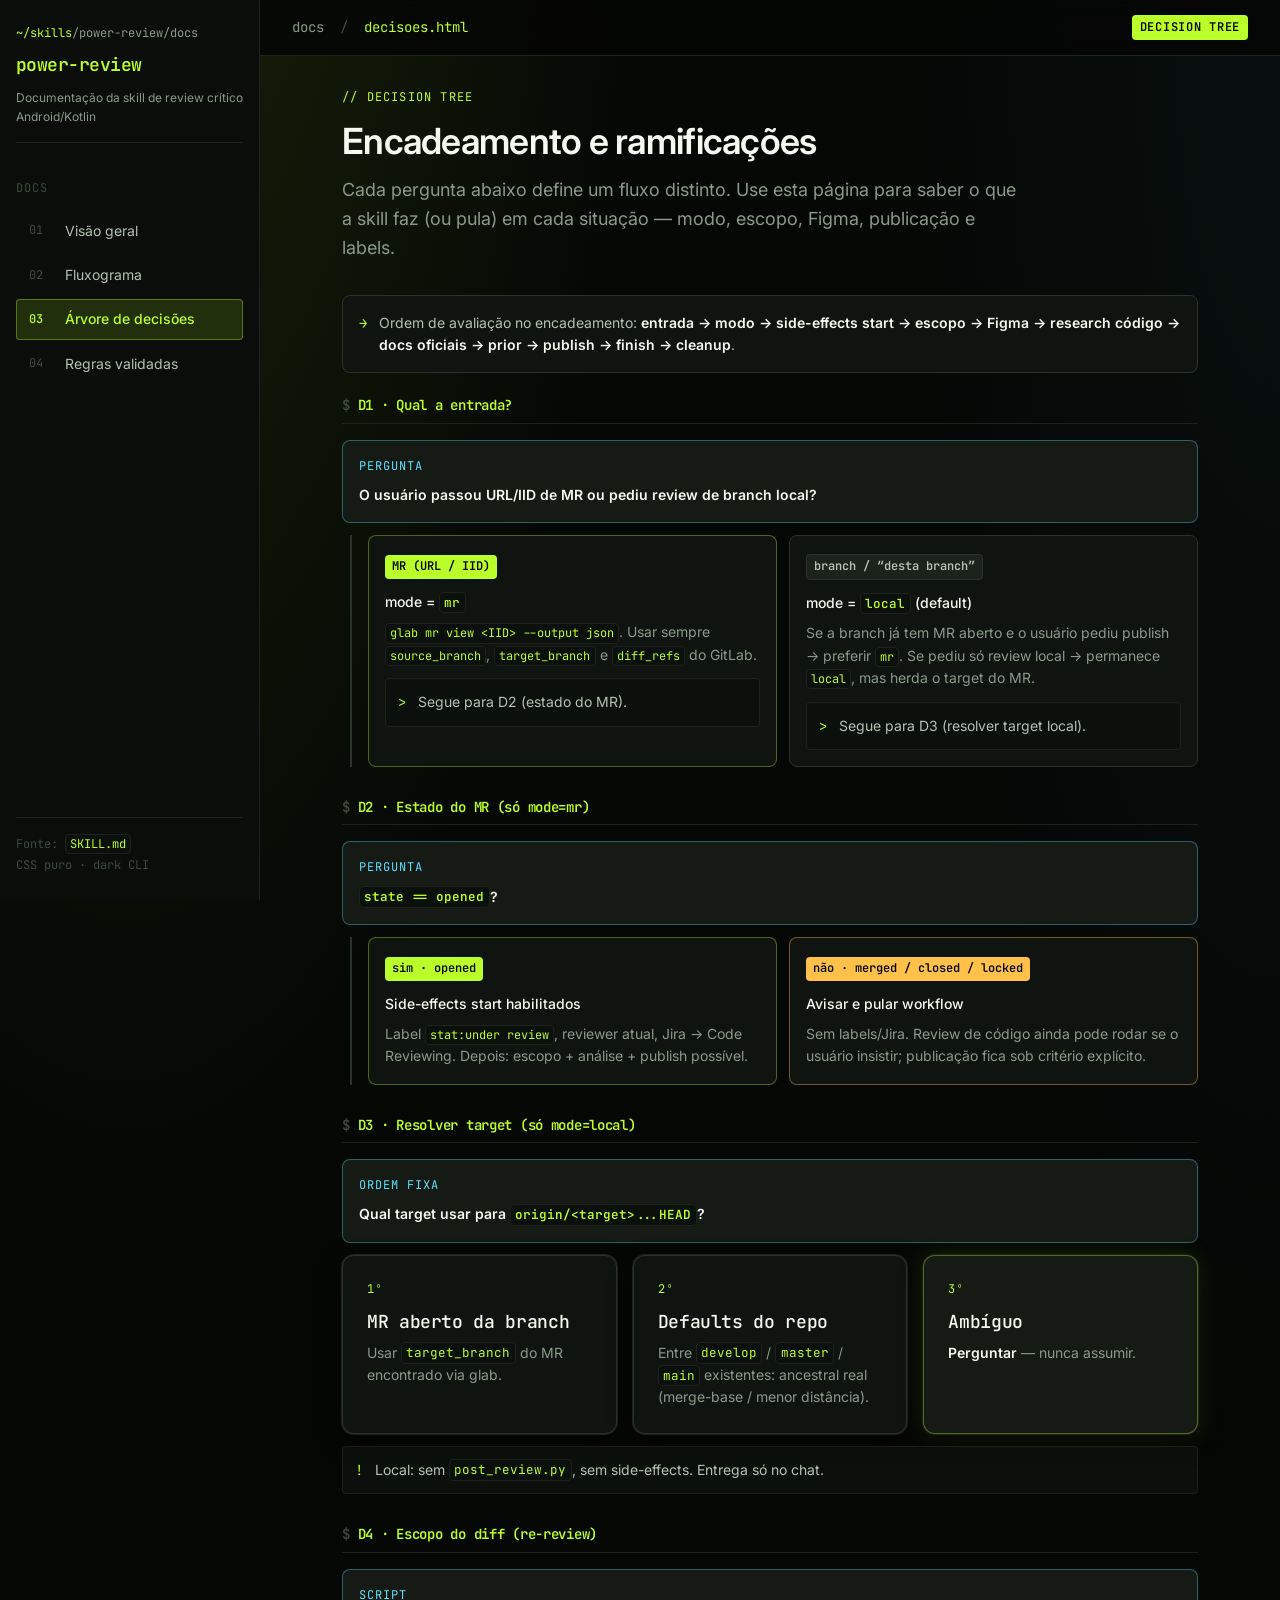
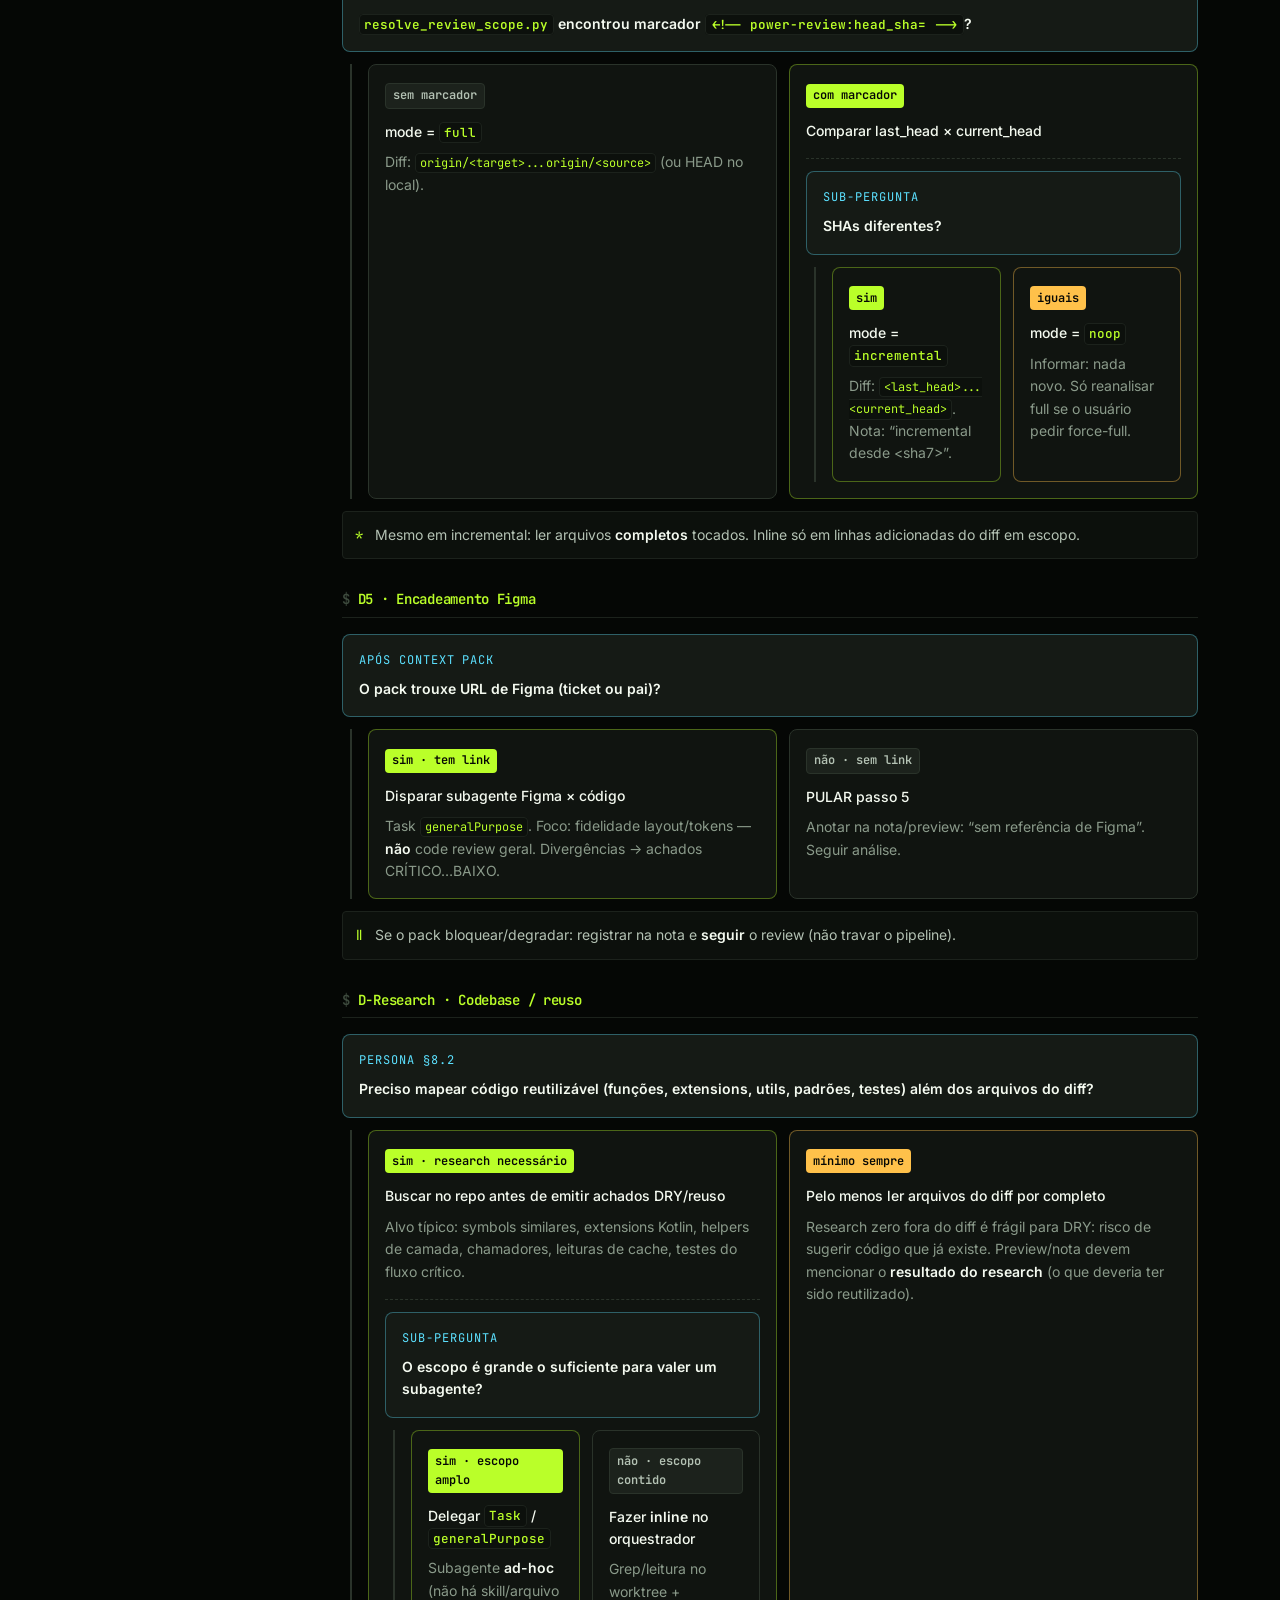
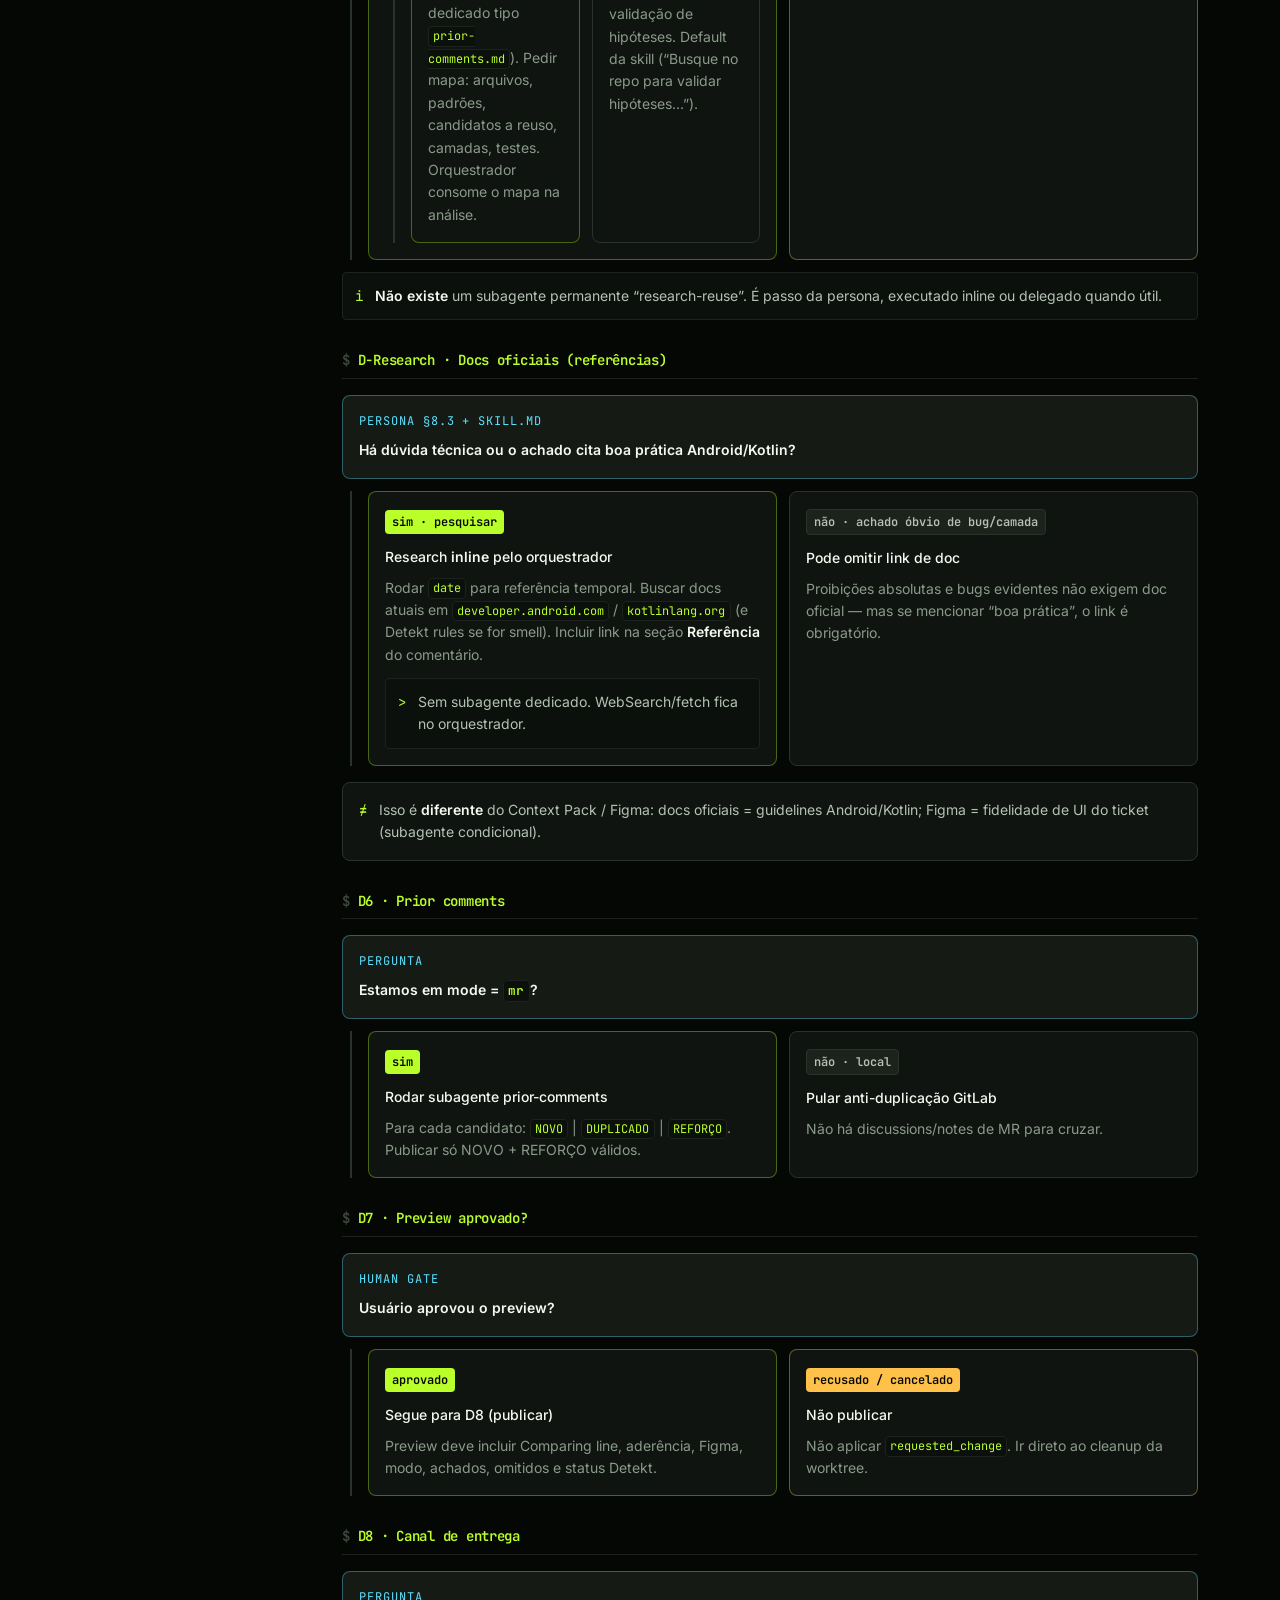
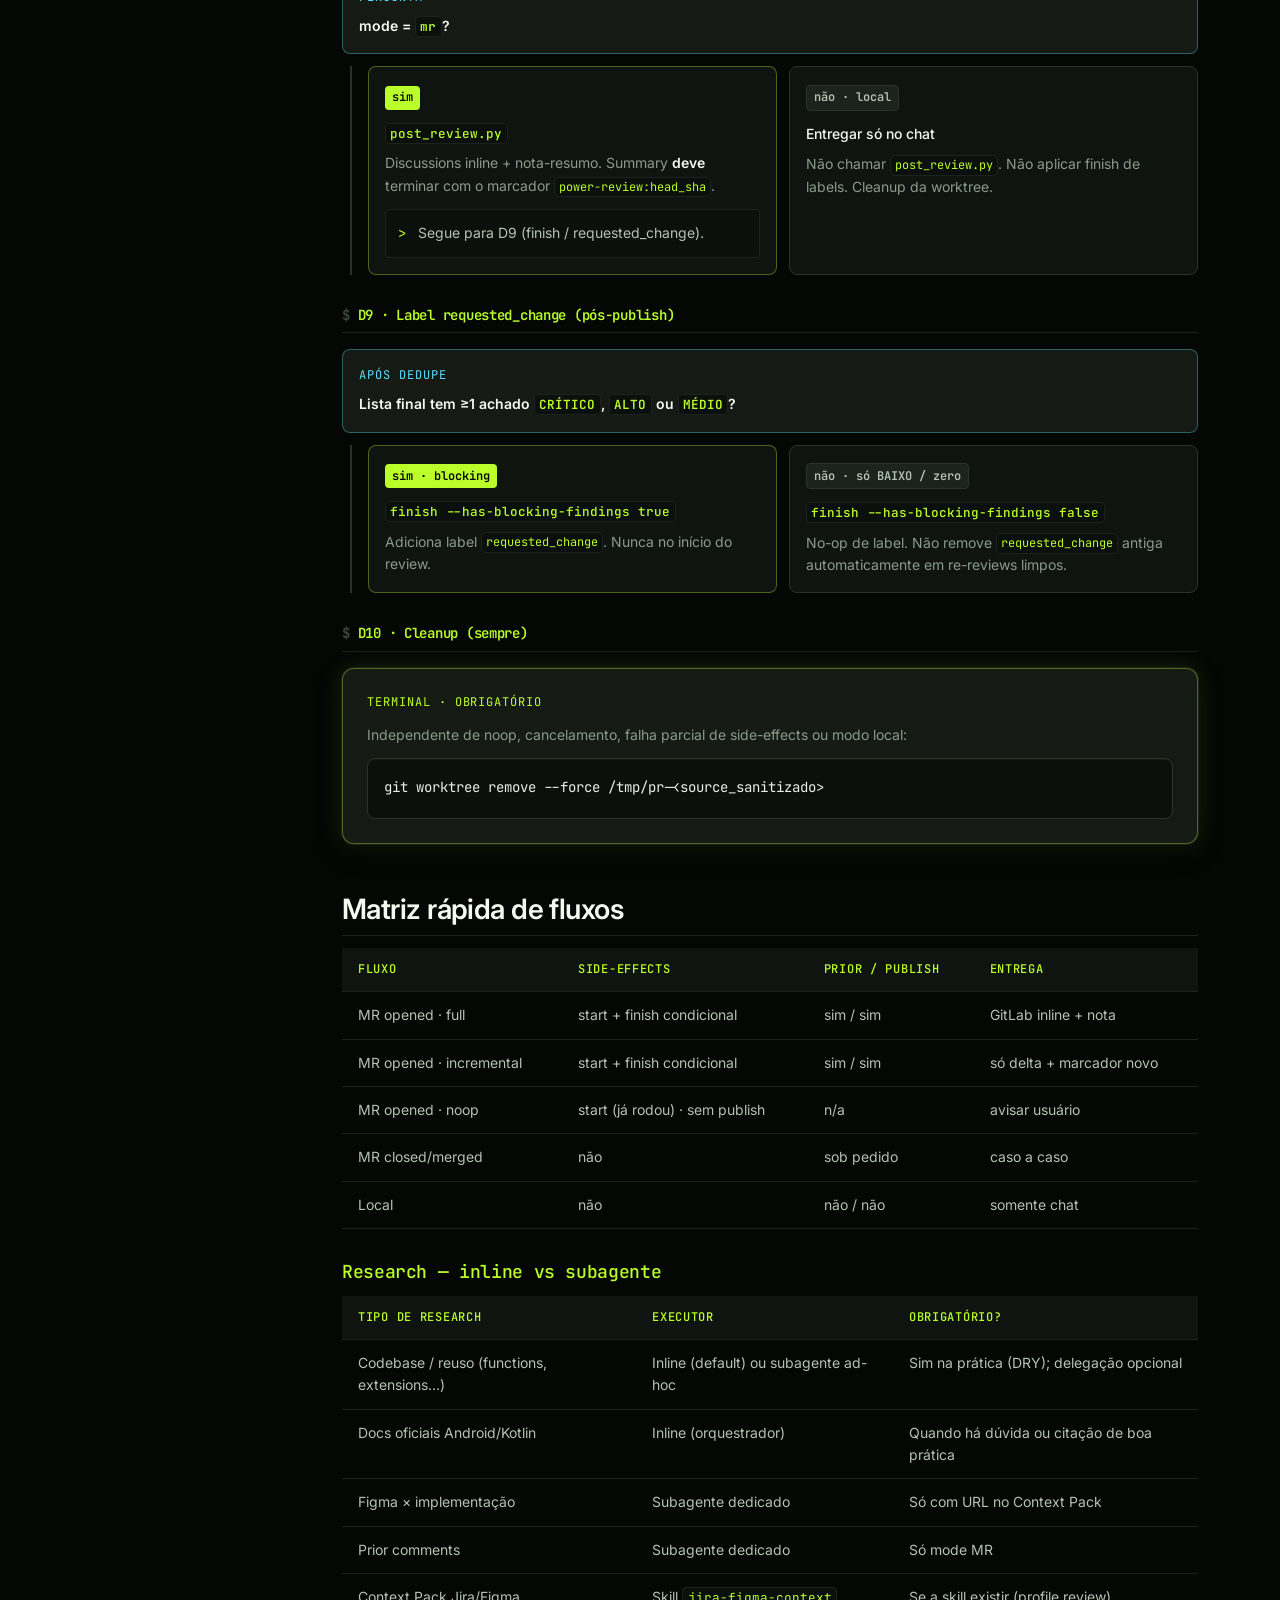
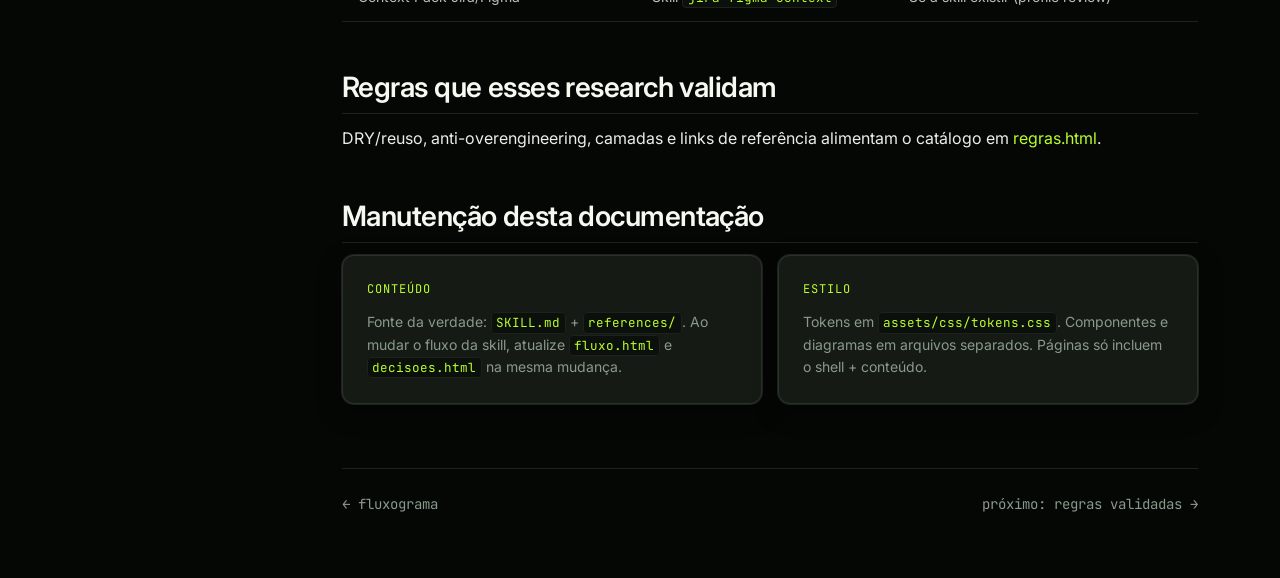
==== skills/review/power-review/docs/decisoes.html @ d68b7842 "Add power-review to the public catalog. Publish a portable MR/PR review skill with stack detection, " ====
<!DOCTYPE html>
<html lang="pt-BR">
<head>
  <meta charset="UTF-8" />
  <meta name="viewport" content="width=device-width, initial-scale=1" />
  <title>power-review — árvore de decisões</title>
  <link rel="preconnect" href="https://fonts.googleapis.com" />
  <link rel="preconnect" href="https://fonts.gstatic.com" crossorigin />
  <link href="https://fonts.googleapis.com/css2?family=Inter:wght@400;500;600;700&family=JetBrains+Mono:wght@400;500;600&display=swap" rel="stylesheet" />
  <link rel="stylesheet" href="assets/css/styles.css" />
</head>
<body>
  <div class="shell">
    <aside class="sidebar">
      <div class="brand">
        <div class="brand__prompt"><span>~/skills</span>/power-review/docs</div>
        <div class="brand__title">power-review</div>
        <div class="brand__sub">Documentação da skill de review crítico Android/Kotlin</div>
      </div>

      <nav class="nav" aria-label="Documentação">
        <div class="nav__label">docs</div>
        <a class="nav__link" href="index.html">
          <span class="nav__idx">01</span> Visão geral
        </a>
        <a class="nav__link" href="fluxo.html">
          <span class="nav__idx">02</span> Fluxograma
        </a>
        <a class="nav__link is-active" href="decisoes.html">
          <span class="nav__idx">03</span> Árvore de decisões
        </a>
        <a class="nav__link" href="regras.html">
          <span class="nav__idx">04</span> Regras validadas
        </a>
      </nav>

      <div class="sidebar__foot">
        Fonte: <code>SKILL.md</code><br />
        CSS puro · dark CLI
      </div>
    </aside>

    <div class="main">
      <header class="topbar">
        <div class="topbar__path">
          docs <span class="sep">/</span> <span class="file">decisoes.html</span>
        </div>
        <span class="topbar__badge">decision tree</span>
      </header>

      <main class="content">
        <header class="page-header">
          <div class="page-header__kicker">// decision tree</div>
          <h1>Encadeamento e ramificações</h1>
          <p class="lead">
            Cada pergunta abaixo define um fluxo distinto. Use esta página para saber
            o que a skill faz (ou pula) em cada situação — modo, escopo, Figma, publicação e labels.
          </p>
        </header>

        <div class="callout">
          <div class="callout__icon">→</div>
          <p>
            Ordem de avaliação no encadeamento:
            <strong>entrada → modo → side-effects start → escopo → Figma → research código → docs oficiais → prior → publish → finish → cleanup</strong>.
          </p>
        </div>

        <div class="tree">
          <!-- D1 Entrada -->
          <section class="tree__section" id="d1-entrada">
            <h2 class="tree__section-title">D1 · Qual a entrada?</h2>
            <div class="tree-node">
              <div class="tree-q">
                <div class="tree-q__label">pergunta</div>
                <p class="tree-q__text">O usuário passou URL/IID de MR ou pediu review de branch local?</p>
              </div>
              <div class="tree-branches">
                <div class="tree-branch tree-branch--yes">
                  <div class="tree-branch__edge">MR (URL / IID)</div>
                  <p class="tree-branch__action">mode = <code>mr</code></p>
                  <p class="tree-branch__detail">
                    <code>glab mr view &lt;IID&gt; --output json</code>.
                    Usar sempre <code>source_branch</code>, <code>target_branch</code> e
                    <code>diff_refs</code> do GitLab.
                  </p>
                  <div class="tree-leaf">
                    <span class="tree-leaf__icon">&gt;</span>
                    <p>Segue para D2 (estado do MR).</p>
                  </div>
                </div>
                <div class="tree-branch tree-branch--no">
                  <div class="tree-branch__edge">branch / “desta branch”</div>
                  <p class="tree-branch__action">mode = <code>local</code> (default)</p>
                  <p class="tree-branch__detail">
                    Se a branch já tem MR aberto e o usuário pediu publish → preferir
                    <code>mr</code>. Se pediu só review local → permanece <code>local</code>,
                    mas herda o target do MR.
                  </p>
                  <div class="tree-leaf">
                    <span class="tree-leaf__icon">&gt;</span>
                    <p>Segue para D3 (resolver target local).</p>
                  </div>
                </div>
              </div>
            </div>
          </section>

          <!-- D2 Estado MR -->
          <section class="tree__section" id="d2-estado-mr">
            <h2 class="tree__section-title">D2 · Estado do MR (só mode=mr)</h2>
            <div class="tree-node">
              <div class="tree-q">
                <div class="tree-q__label">pergunta</div>
                <p class="tree-q__text"><code>state == opened</code>?</p>
              </div>
              <div class="tree-branches">
                <div class="tree-branch tree-branch--yes">
                  <div class="tree-branch__edge">sim · opened</div>
                  <p class="tree-branch__action">Side-effects start habilitados</p>
                  <p class="tree-branch__detail">
                    Label <code>stat:under review</code>, reviewer atual,
                    Jira → Code Reviewing. Depois: escopo + análise + publish possível.
                  </p>
                </div>
                <div class="tree-branch tree-branch--warn">
                  <div class="tree-branch__edge">não · merged / closed / locked</div>
                  <p class="tree-branch__action">Avisar e pular workflow</p>
                  <p class="tree-branch__detail">
                    Sem labels/Jira. Review de código ainda pode rodar se o usuário insistir;
                    publicação fica sob critério explícito.
                  </p>
                </div>
              </div>
            </div>
          </section>

          <!-- D3 Target local -->
          <section class="tree__section" id="d3-target-local">
            <h2 class="tree__section-title">D3 · Resolver target (só mode=local)</h2>
            <div class="tree-node">
              <div class="tree-q">
                <div class="tree-q__label">ordem fixa</div>
                <p class="tree-q__text">Qual target usar para <code>origin/&lt;target&gt;...HEAD</code>?</p>
              </div>
              <div class="grid grid--3" style="margin-top: var(--space-3);">
                <article class="card card--soft">
                  <div class="card__meta">1º</div>
                  <h3 class="card__title">MR aberto da branch</h3>
                  <p class="card__body">Usar <code>target_branch</code> do MR encontrado via glab.</p>
                </article>
                <article class="card card--soft">
                  <div class="card__meta">2º</div>
                  <h3 class="card__title">Defaults do repo</h3>
                  <p class="card__body">
                    Entre <code>develop</code> / <code>master</code> / <code>main</code>
                    existentes: ancestral real (merge-base / menor distância).
                  </p>
                </article>
                <article class="card card--accent">
                  <div class="card__meta">3º</div>
                  <h3 class="card__title">Ambíguo</h3>
                  <p class="card__body"><strong>Perguntar</strong> — nunca assumir.</p>
                </article>
              </div>
              <div class="tree-leaf">
                <span class="tree-leaf__icon">!</span>
                <p>Local: sem <code>post_review.py</code>, sem side-effects. Entrega só no chat.</p>
              </div>
            </div>
          </section>

          <!-- D4 Escopo -->
          <section class="tree__section" id="d4-escopo">
            <h2 class="tree__section-title">D4 · Escopo do diff (re-review)</h2>
            <div class="tree-node">
              <div class="tree-q">
                <div class="tree-q__label">script</div>
                <p class="tree-q__text">
                  <code>resolve_review_scope.py</code> encontrou marcador
                  <code>&lt;!-- power-review:head_sha= --&gt;</code>?
                </p>
              </div>
              <div class="tree-branches">
                <div class="tree-branch tree-branch--no">
                  <div class="tree-branch__edge">sem marcador</div>
                  <p class="tree-branch__action">mode = <code>full</code></p>
                  <p class="tree-branch__detail">
                    Diff: <code>origin/&lt;target&gt;...origin/&lt;source&gt;</code> (ou HEAD no local).
                  </p>
                </div>
                <div class="tree-branch tree-branch--yes">
                  <div class="tree-branch__edge">com marcador</div>
                  <p class="tree-branch__action">Comparar last_head × current_head</p>
                  <div class="tree-nested">
                    <div class="tree-q">
                      <div class="tree-q__label">sub-pergunta</div>
                      <p class="tree-q__text">SHAs diferentes?</p>
                    </div>
                    <div class="tree-branches">
                      <div class="tree-branch tree-branch--yes">
                        <div class="tree-branch__edge">sim</div>
                        <p class="tree-branch__action">mode = <code>incremental</code></p>
                        <p class="tree-branch__detail">
                          Diff: <code>&lt;last_head&gt;...&lt;current_head&gt;</code>.
                          Nota: “incremental desde &lt;sha7&gt;”.
                        </p>
                      </div>
                      <div class="tree-branch tree-branch--warn">
                        <div class="tree-branch__edge">iguais</div>
                        <p class="tree-branch__action">mode = <code>noop</code></p>
                        <p class="tree-branch__detail">
                          Informar: nada novo. Só reanalisar full se o usuário pedir force-full.
                        </p>
                      </div>
                    </div>
                  </div>
                </div>
              </div>
              <div class="tree-leaf">
                <span class="tree-leaf__icon">*</span>
                <p>
                  Mesmo em incremental: ler arquivos <strong>completos</strong> tocados.
                  Inline só em linhas adicionadas do diff em escopo.
                </p>
              </div>
            </div>
          </section>

          <!-- D5 Figma -->
          <section class="tree__section" id="d5-figma">
            <h2 class="tree__section-title">D5 · Encadeamento Figma</h2>
            <div class="tree-node">
              <div class="tree-q">
                <div class="tree-q__label">após Context Pack</div>
                <p class="tree-q__text">O pack trouxe URL de Figma (ticket ou pai)?</p>
              </div>
              <div class="tree-branches">
                <div class="tree-branch tree-branch--yes">
                  <div class="tree-branch__edge">sim · tem link</div>
                  <p class="tree-branch__action">Disparar subagente Figma × código</p>
                  <p class="tree-branch__detail">
                    Task <code>generalPurpose</code>. Foco: fidelidade layout/tokens —
                    <strong>não</strong> code review geral. Divergências → achados
                    CRÍTICO…BAIXO.
                  </p>
                </div>
                <div class="tree-branch tree-branch--no">
                  <div class="tree-branch__edge">não · sem link</div>
                  <p class="tree-branch__action">PULAR passo 5</p>
                  <p class="tree-branch__detail">
                    Anotar na nota/preview: “sem referência de Figma”. Seguir análise.
                  </p>
                </div>
              </div>
              <div class="tree-leaf">
                <span class="tree-leaf__icon">∥</span>
                <p>
                  Se o pack bloquear/degradar: registrar na nota e <strong>seguir</strong>
                  o review (não travar o pipeline).
                </p>
              </div>
            </div>
          </section>

          <!-- D-Research código / reuso -->
          <section class="tree__section" id="d-research-code">
            <h2 class="tree__section-title">D-Research · Codebase / reuso</h2>
            <div class="tree-node">
              <div class="tree-q">
                <div class="tree-q__label">persona §8.2</div>
                <p class="tree-q__text">
                  Preciso mapear código reutilizável (funções, extensions, utils, padrões, testes)
                  além dos arquivos do diff?
                </p>
              </div>
              <div class="tree-branches">
                <div class="tree-branch tree-branch--yes">
                  <div class="tree-branch__edge">sim · research necessário</div>
                  <p class="tree-branch__action">Buscar no repo antes de emitir achados DRY/reuso</p>
                  <p class="tree-branch__detail">
                    Alvo típico: symbols similares, extensions Kotlin, helpers de camada,
                    chamadores, leituras de cache, testes do fluxo crítico.
                  </p>
                  <div class="tree-nested">
                    <div class="tree-q">
                      <div class="tree-q__label">sub-pergunta</div>
                      <p class="tree-q__text">O escopo é grande o suficiente para valer um subagente?</p>
                    </div>
                    <div class="tree-branches">
                      <div class="tree-branch tree-branch--yes">
                        <div class="tree-branch__edge">sim · escopo amplo</div>
                        <p class="tree-branch__action">
                          Delegar <code>Task</code> / <code>generalPurpose</code>
                        </p>
                        <p class="tree-branch__detail">
                          Subagente <strong>ad-hoc</strong> (não há skill/arquivo dedicado tipo
                          <code>prior-comments.md</code>). Pedir mapa: arquivos, padrões,
                          candidatos a reuso, camadas, testes. Orquestrador consome o mapa na análise.
                        </p>
                      </div>
                      <div class="tree-branch tree-branch--no">
                        <div class="tree-branch__edge">não · escopo contido</div>
                        <p class="tree-branch__action">Fazer <strong>inline</strong> no orquestrador</p>
                        <p class="tree-branch__detail">
                          Grep/leitura no worktree + validação de hipóteses. Default da skill
                          (“Busque no repo para validar hipóteses…”).
                        </p>
                      </div>
                    </div>
                  </div>
                </div>
                <div class="tree-branch tree-branch--warn">
                  <div class="tree-branch__edge">mínimo sempre</div>
                  <p class="tree-branch__action">Pelo menos ler arquivos do diff por completo</p>
                  <p class="tree-branch__detail">
                    Research zero fora do diff é frágil para DRY: risco de sugerir código
                    que já existe. Preview/nota devem mencionar o <strong>resultado do research</strong>
                    (o que deveria ter sido reutilizado).
                  </p>
                </div>
              </div>
              <div class="tree-leaf">
                <span class="tree-leaf__icon">i</span>
                <p>
                  <strong>Não existe</strong> um subagente permanente “research-reuse”.
                  É passo da persona, executado inline ou delegado quando útil.
                </p>
              </div>
            </div>
          </section>

          <!-- D-Research docs -->
          <section class="tree__section" id="d-research-docs">
            <h2 class="tree__section-title">D-Research · Docs oficiais (referências)</h2>
            <div class="tree-node">
              <div class="tree-q">
                <div class="tree-q__label">persona §8.3 + SKILL.md</div>
                <p class="tree-q__text">
                  Há dúvida técnica ou o achado cita boa prática Android/Kotlin?
                </p>
              </div>
              <div class="tree-branches">
                <div class="tree-branch tree-branch--yes">
                  <div class="tree-branch__edge">sim · pesquisar</div>
                  <p class="tree-branch__action">Research <strong>inline</strong> pelo orquestrador</p>
                  <p class="tree-branch__detail">
                    Rodar <code>date</code> para referência temporal. Buscar docs atuais em
                    <code>developer.android.com</code> / <code>kotlinlang.org</code>
                    (e Detekt rules se for smell). Incluir link na seção
                    <strong>Referência</strong> do comentário.
                  </p>
                  <div class="tree-leaf">
                    <span class="tree-leaf__icon">&gt;</span>
                    <p>Sem subagente dedicado. WebSearch/fetch fica no orquestrador.</p>
                  </div>
                </div>
                <div class="tree-branch tree-branch--no">
                  <div class="tree-branch__edge">não · achado óbvio de bug/camada</div>
                  <p class="tree-branch__action">Pode omitir link de doc</p>
                  <p class="tree-branch__detail">
                    Proibições absolutas e bugs evidentes não exigem doc oficial —
                    mas se mencionar “boa prática”, o link é obrigatório.
                  </p>
                </div>
              </div>
              <div class="callout" style="margin-top: var(--space-4);">
                <div class="callout__icon">≠</div>
                <p>
                  Isso é <strong>diferente</strong> do Context Pack / Figma:
                  docs oficiais = guidelines Android/Kotlin; Figma = fidelidade de UI do ticket
                  (subagente condicional).
                </p>
              </div>
            </div>
          </section>

          <!-- D6 Prior comments -->
          <section class="tree__section" id="d6-prior">
            <h2 class="tree__section-title">D6 · Prior comments</h2>
            <div class="tree-node">
              <div class="tree-q">
                <div class="tree-q__label">pergunta</div>
                <p class="tree-q__text">Estamos em mode = <code>mr</code>?</p>
              </div>
              <div class="tree-branches">
                <div class="tree-branch tree-branch--yes">
                  <div class="tree-branch__edge">sim</div>
                  <p class="tree-branch__action">Rodar subagente prior-comments</p>
                  <p class="tree-branch__detail">
                    Para cada candidato: <code>NOVO</code> | <code>DUPLICADO</code> |
                    <code>REFORÇO</code>. Publicar só NOVO + REFORÇO válidos.
                  </p>
                </div>
                <div class="tree-branch tree-branch--no">
                  <div class="tree-branch__edge">não · local</div>
                  <p class="tree-branch__action">Pular anti-duplicação GitLab</p>
                  <p class="tree-branch__detail">Não há discussions/notes de MR para cruzar.</p>
                </div>
              </div>
            </div>
          </section>

          <!-- D7 Aprovação -->
          <section class="tree__section" id="d7-aprovacao">
            <h2 class="tree__section-title">D7 · Preview aprovado?</h2>
            <div class="tree-node">
              <div class="tree-q">
                <div class="tree-q__label">human gate</div>
                <p class="tree-q__text">Usuário aprovou o preview?</p>
              </div>
              <div class="tree-branches">
                <div class="tree-branch tree-branch--yes">
                  <div class="tree-branch__edge">aprovado</div>
                  <p class="tree-branch__action">Segue para D8 (publicar)</p>
                  <p class="tree-branch__detail">
                    Preview deve incluir Comparing line, aderência, Figma, modo,
                    achados, omitidos e status Detekt.
                  </p>
                </div>
                <div class="tree-branch tree-branch--warn">
                  <div class="tree-branch__edge">recusado / cancelado</div>
                  <p class="tree-branch__action">Não publicar</p>
                  <p class="tree-branch__detail">
                    Não aplicar <code>requested_change</code>. Ir direto ao cleanup da worktree.
                  </p>
                </div>
              </div>
            </div>
          </section>

          <!-- D8 Publicar -->
          <section class="tree__section" id="d8-publicar">
            <h2 class="tree__section-title">D8 · Canal de entrega</h2>
            <div class="tree-node">
              <div class="tree-q">
                <div class="tree-q__label">pergunta</div>
                <p class="tree-q__text">mode = <code>mr</code>?</p>
              </div>
              <div class="tree-branches">
                <div class="tree-branch tree-branch--yes">
                  <div class="tree-branch__edge">sim</div>
                  <p class="tree-branch__action"><code>post_review.py</code></p>
                  <p class="tree-branch__detail">
                    Discussions inline + nota-resumo. Summary <strong>deve</strong>
                    terminar com o marcador <code>power-review:head_sha</code>.
                  </p>
                  <div class="tree-leaf">
                    <span class="tree-leaf__icon">&gt;</span>
                    <p>Segue para D9 (finish / requested_change).</p>
                  </div>
                </div>
                <div class="tree-branch tree-branch--no">
                  <div class="tree-branch__edge">não · local</div>
                  <p class="tree-branch__action">Entregar só no chat</p>
                  <p class="tree-branch__detail">
                    Não chamar <code>post_review.py</code>. Não aplicar finish de labels.
                    Cleanup da worktree.
                  </p>
                </div>
              </div>
            </div>
          </section>

          <!-- D9 Finish -->
          <section class="tree__section" id="d9-finish">
            <h2 class="tree__section-title">D9 · Label requested_change (pós-publish)</h2>
            <div class="tree-node">
              <div class="tree-q">
                <div class="tree-q__label">após dedupe</div>
                <p class="tree-q__text">
                  Lista final tem ≥1 achado <code>CRÍTICO</code>, <code>ALTO</code> ou
                  <code>MÉDIO</code>?
                </p>
              </div>
              <div class="tree-branches">
                <div class="tree-branch tree-branch--yes">
                  <div class="tree-branch__edge">sim · blocking</div>
                  <p class="tree-branch__action">
                    <code>finish --has-blocking-findings true</code>
                  </p>
                  <p class="tree-branch__detail">
                    Adiciona label <code>requested_change</code>. Nunca no início do review.
                  </p>
                </div>
                <div class="tree-branch tree-branch--no">
                  <div class="tree-branch__edge">não · só BAIXO / zero</div>
                  <p class="tree-branch__action">
                    <code>finish --has-blocking-findings false</code>
                  </p>
                  <p class="tree-branch__detail">
                    No-op de label. Não remove <code>requested_change</code> antiga
                    automaticamente em re-reviews limpos.
                  </p>
                </div>
              </div>
            </div>
          </section>

          <!-- D10 Cleanup -->
          <section class="tree__section" id="d10-cleanup">
            <h2 class="tree__section-title">D10 · Cleanup (sempre)</h2>
            <div class="card card--accent">
              <div class="card__meta">terminal · obrigatório</div>
              <p class="card__body">
                Independente de noop, cancelamento, falha parcial de side-effects ou modo local:
              </p>
              <pre style="margin-top: var(--space-3); margin-bottom: 0;"><code>git worktree remove --force /tmp/pr-&lt;source_sanitizado&gt;</code></pre>
            </div>
          </section>
        </div>

        <section id="matriz">
          <h2>Matriz rápida de fluxos</h2>
          <table>
            <thead>
              <tr>
                <th>Fluxo</th>
                <th>Side-effects</th>
                <th>Prior / publish</th>
                <th>Entrega</th>
              </tr>
            </thead>
            <tbody>
              <tr>
                <td>MR opened · full</td>
                <td>start + finish condicional</td>
                <td>sim / sim</td>
                <td>GitLab inline + nota</td>
              </tr>
              <tr>
                <td>MR opened · incremental</td>
                <td>start + finish condicional</td>
                <td>sim / sim</td>
                <td>só delta + marcador novo</td>
              </tr>
              <tr>
                <td>MR opened · noop</td>
                <td>start (já rodou) · sem publish</td>
                <td>n/a</td>
                <td>avisar usuário</td>
              </tr>
              <tr>
                <td>MR closed/merged</td>
                <td>não</td>
                <td>sob pedido</td>
                <td>caso a caso</td>
              </tr>
              <tr>
                <td>Local</td>
                <td>não</td>
                <td>não / não</td>
                <td>somente chat</td>
              </tr>
            </tbody>
          </table>

          <h3 style="margin-top: var(--space-6);">Research — inline vs subagente</h3>
          <table>
            <thead>
              <tr>
                <th>Tipo de research</th>
                <th>Executor</th>
                <th>Obrigatório?</th>
              </tr>
            </thead>
            <tbody>
              <tr>
                <td>Codebase / reuso (functions, extensions…)</td>
                <td>Inline (default) ou subagente ad-hoc</td>
                <td>Sim na prática (DRY); delegação opcional</td>
              </tr>
              <tr>
                <td>Docs oficiais Android/Kotlin</td>
                <td>Inline (orquestrador)</td>
                <td>Quando há dúvida ou citação de boa prática</td>
              </tr>
              <tr>
                <td>Figma × implementação</td>
                <td>Subagente dedicado</td>
                <td>Só com URL no Context Pack</td>
              </tr>
              <tr>
                <td>Prior comments</td>
                <td>Subagente dedicado</td>
                <td>Só mode MR</td>
              </tr>
              <tr>
                <td>Context Pack Jira/Figma</td>
                <td>Skill <code>jira-figma-context</code></td>
                <td>Se a skill existir (profile review)</td>
              </tr>
            </tbody>
          </table>
        </section>

        <section id="regras-link">
          <h2>Regras que esses research validam</h2>
          <p>
            DRY/reuso, anti-overengineering, camadas e links de referência alimentam o catálogo em
            <a href="regras.html">regras.html</a>.
          </p>
        </section>

        <section id="manutencao">
          <h2>Manutenção desta documentação</h2>
          <div class="grid grid--2">
            <article class="card">
              <div class="card__meta">conteúdo</div>
              <p class="card__body">
                Fonte da verdade: <code>SKILL.md</code> + <code>references/</code>.
                Ao mudar o fluxo da skill, atualize <code>fluxo.html</code> e
                <code>decisoes.html</code> na mesma mudança.
              </p>
            </article>
            <article class="card">
              <div class="card__meta">estilo</div>
              <p class="card__body">
                Tokens em <code>assets/css/tokens.css</code>. Componentes e diagramas
                em arquivos separados. Páginas só incluem o shell + conteúdo.
              </p>
            </article>
          </div>
        </section>

        <footer class="page-footer">
          <a href="fluxo.html">← fluxograma</a>
          <a href="regras.html">próximo: regras validadas →</a>
        </footer>
      </main>
    </div>
  </div>
</body>
</html>
---- skills/review/power-review/docs/assets/css/styles.css ----
/* Entry point — import order matters */
@import url("tokens.css");
@import url("base.css");
@import url("layout.css");
@import url("components.css");
@import url("diagrams.css");
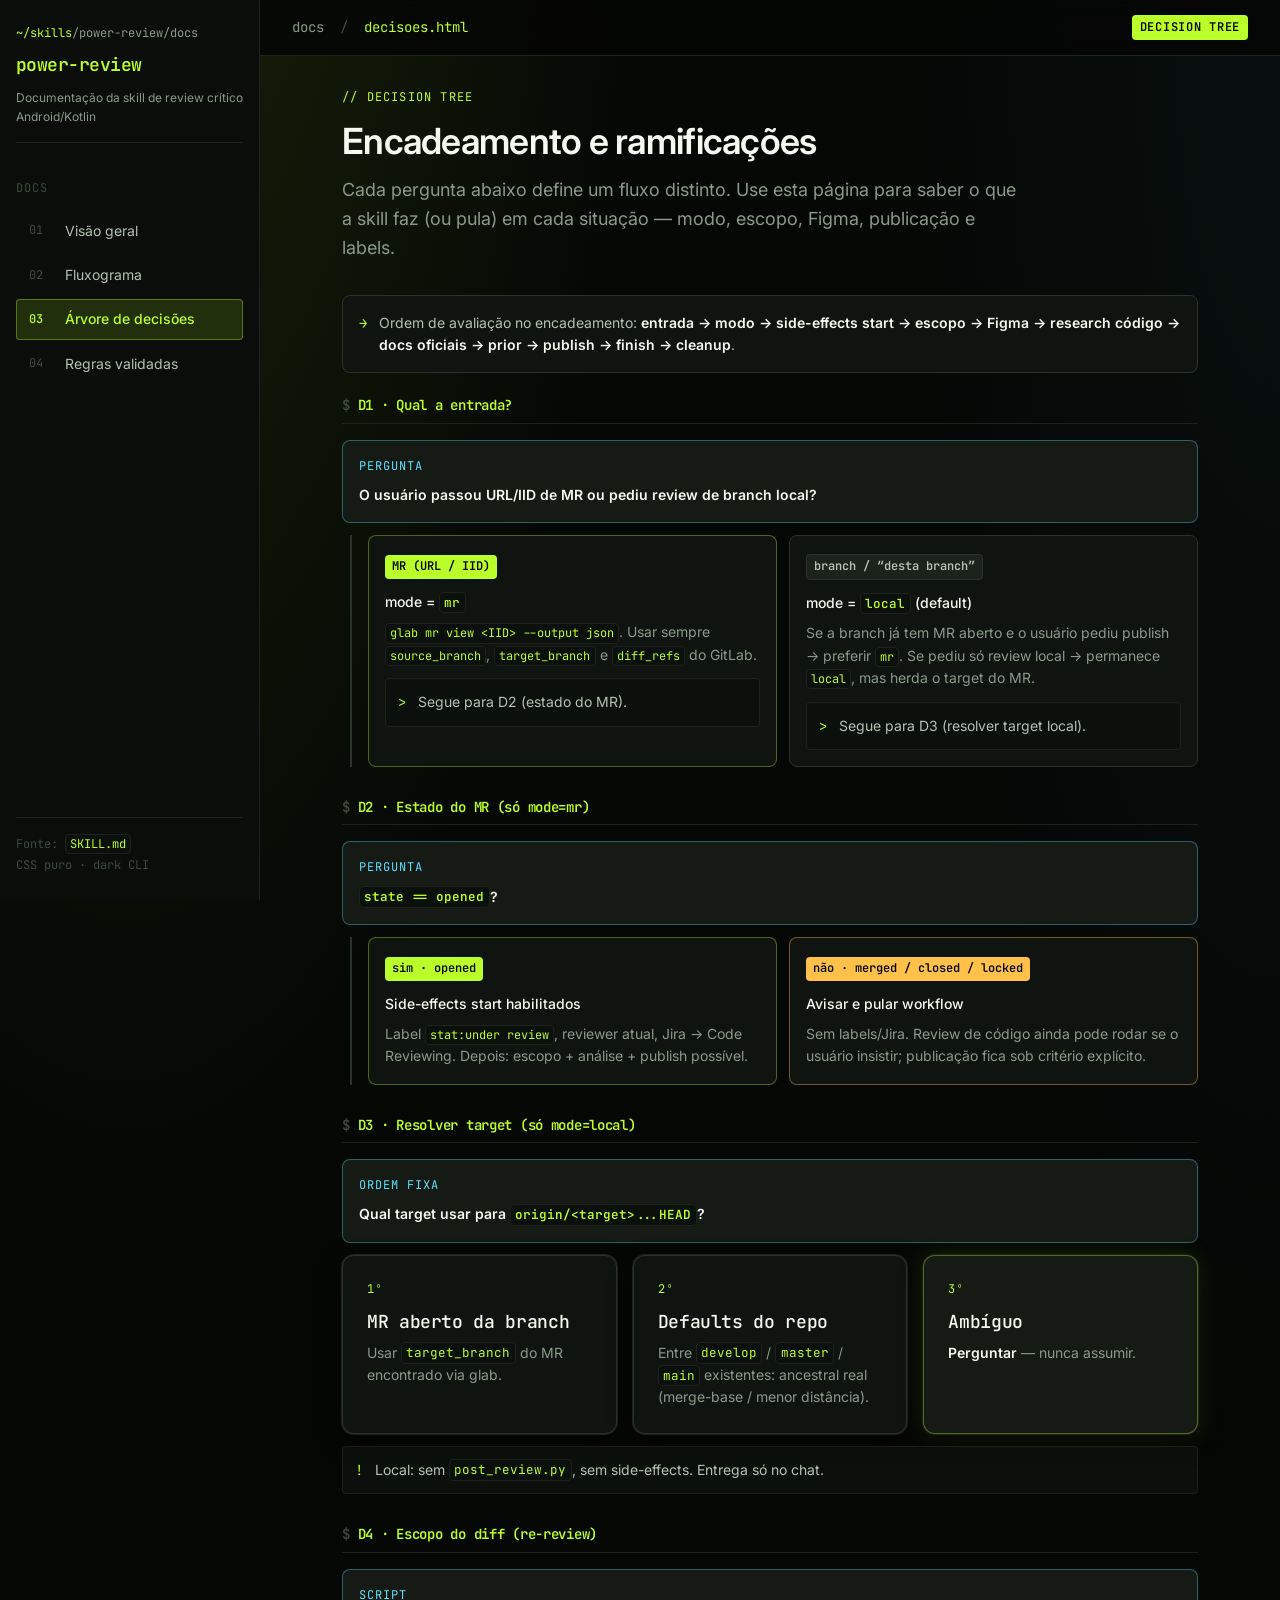
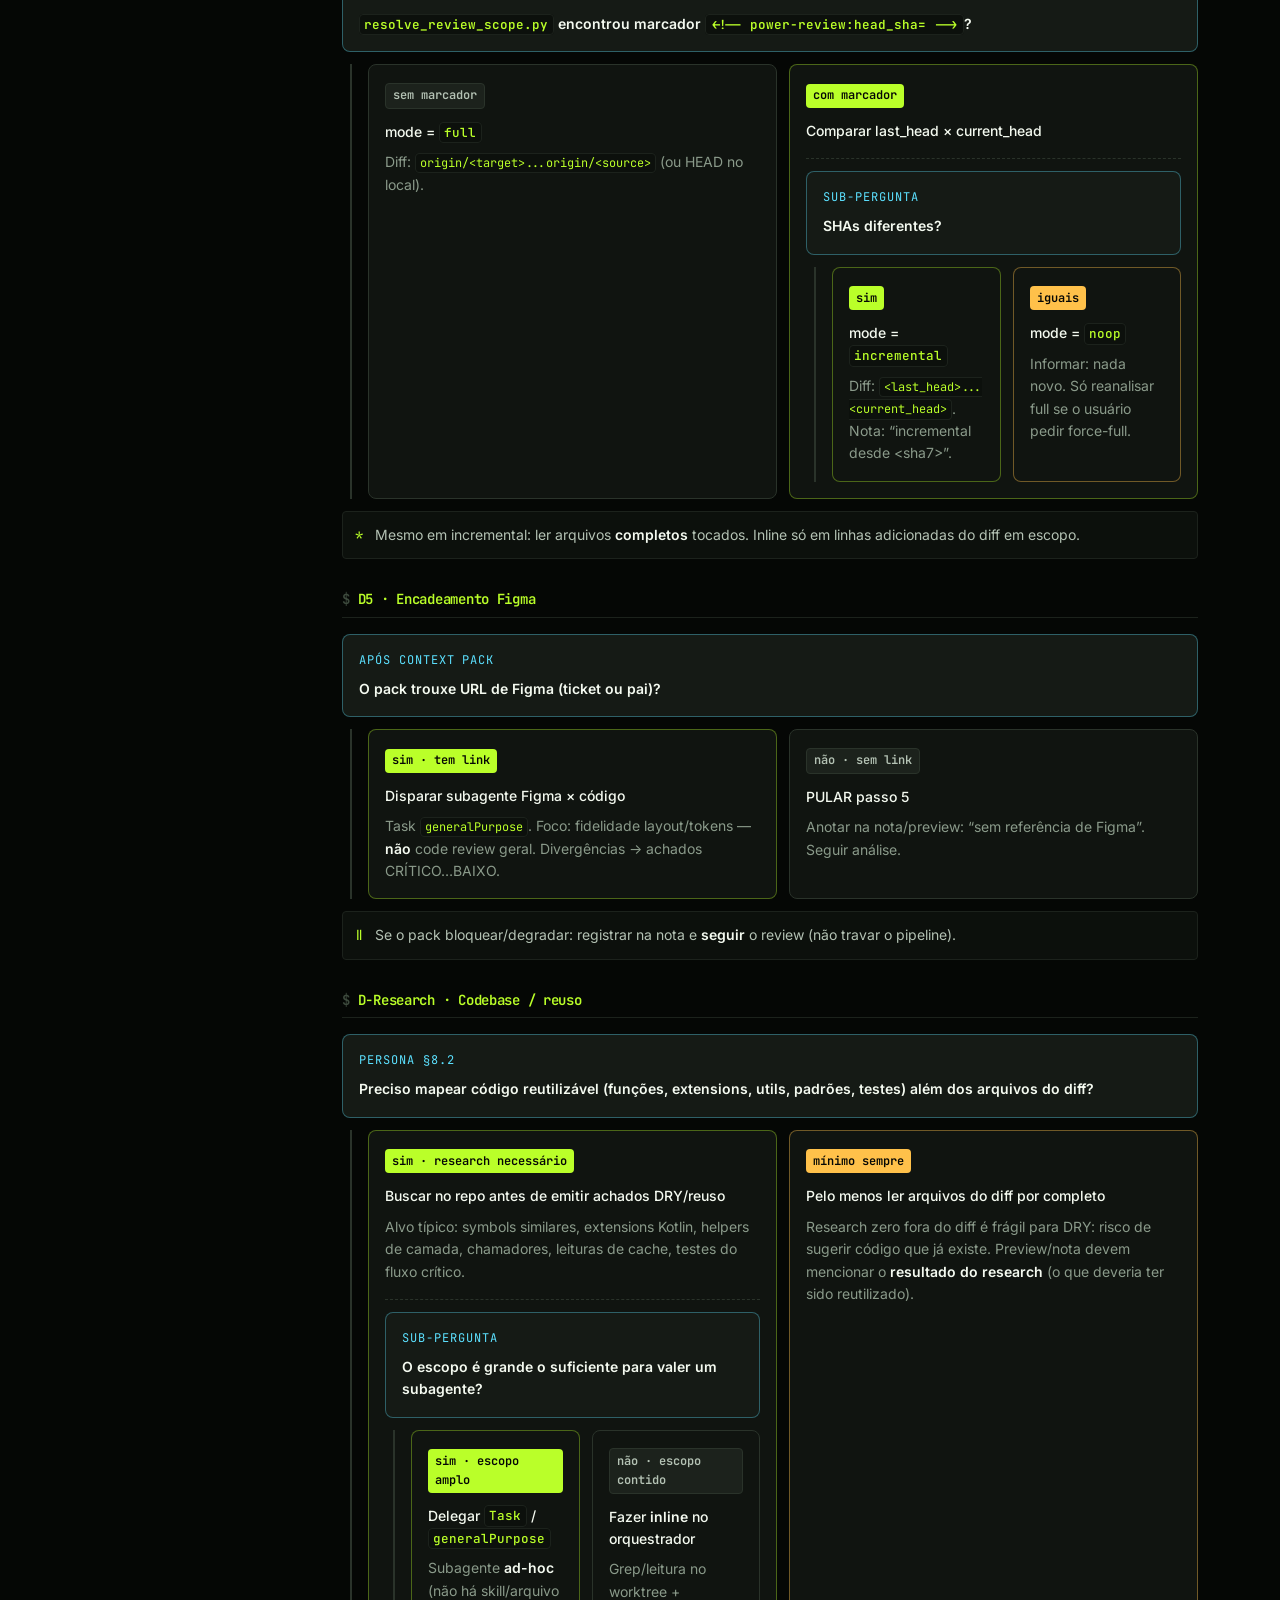
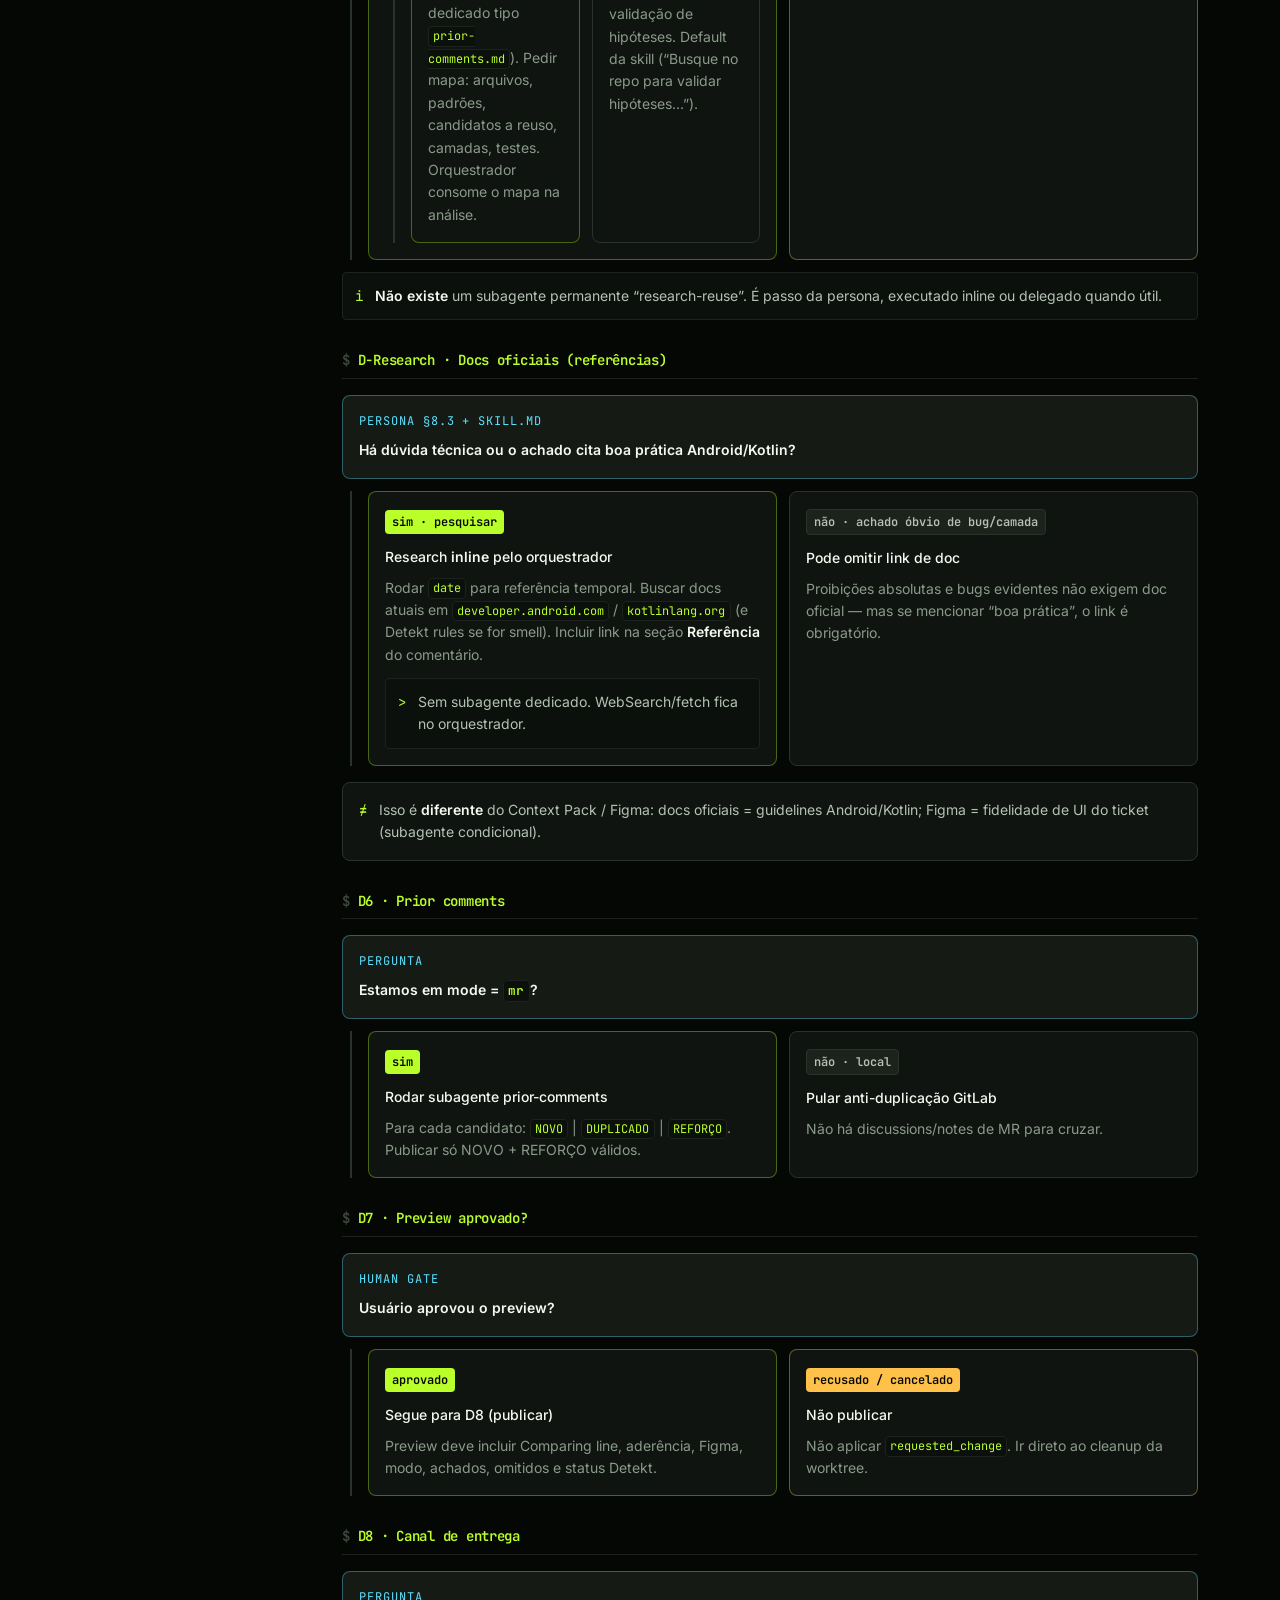
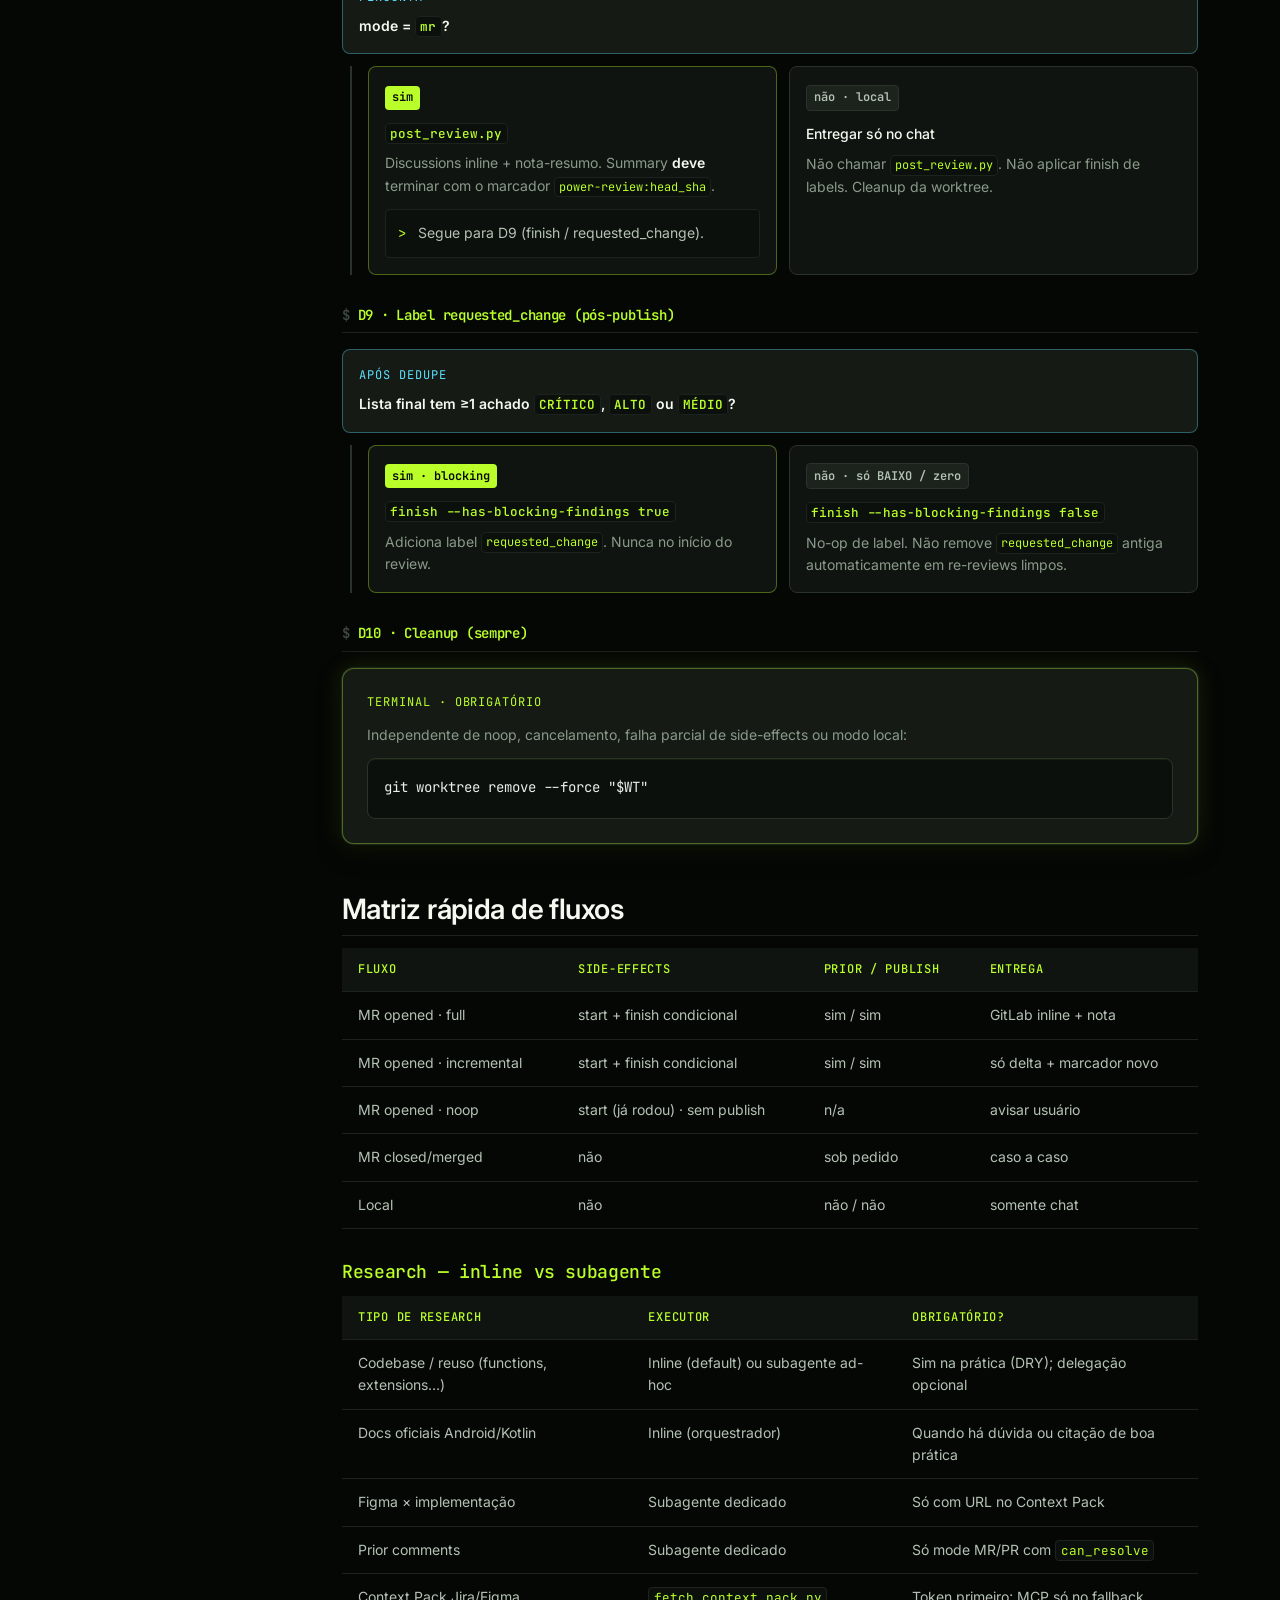
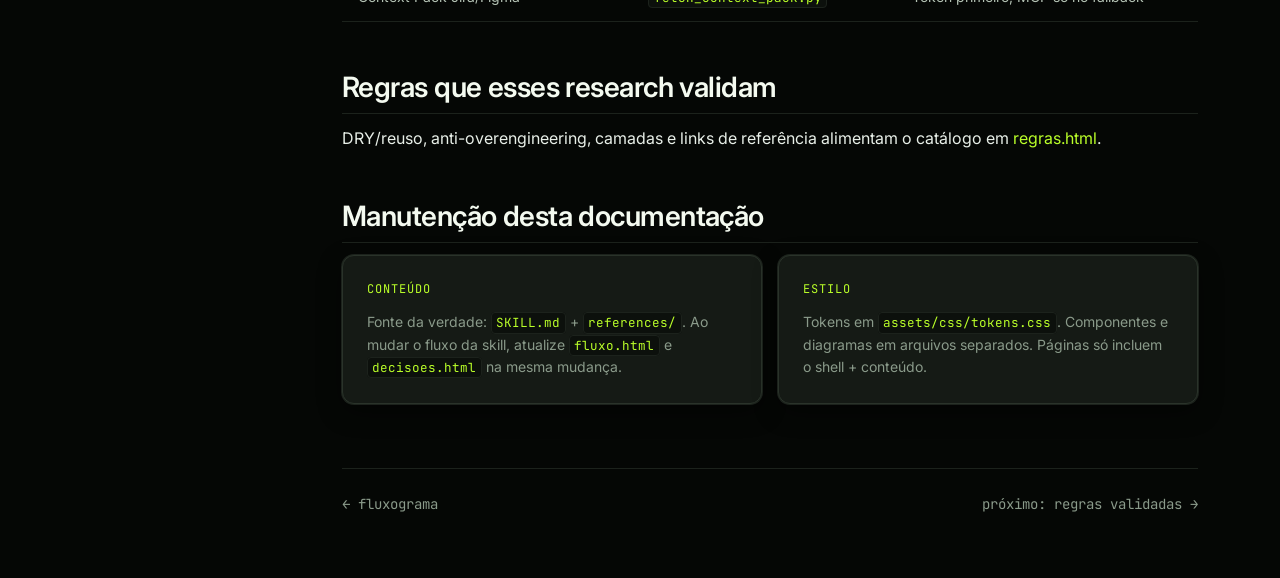
==== commit 9e6f8709: "Harden power-review after the deep audit and split Jira side-effects. Wrap untrusted MR/ticket text," ====
--- a/skills/review/power-review/docs/decisoes.html
+++ b/skills/review/power-review/docs/decisoes.html
@@ -505,7 +505,7 @@
               <p class="card__body">
                 Independente de noop, cancelamento, falha parcial de side-effects ou modo local:
               </p>
-              <pre style="margin-top: var(--space-3); margin-bottom: 0;"><code>git worktree remove --force /tmp/pr-&lt;source_sanitizado&gt;</code></pre>
+              <pre style="margin-top: var(--space-3); margin-bottom: 0;"><code>git worktree remove --force "$WT"</code></pre>
             </div>
           </section>
         </div>
@@ -583,12 +583,12 @@
               <tr>
                 <td>Prior comments</td>
                 <td>Subagente dedicado</td>
-                <td>Só mode MR</td>
+                <td>Só mode MR/PR com <code>can_resolve</code></td>
               </tr>
               <tr>
                 <td>Context Pack Jira/Figma</td>
-                <td>Skill <code>jira-figma-context</code></td>
-                <td>Se a skill existir (profile review)</td>
+                <td><code>fetch_context_pack.py</code></td>
+                <td>Token primeiro; MCP só no fallback</td>
               </tr>
             </tbody>
           </table>
